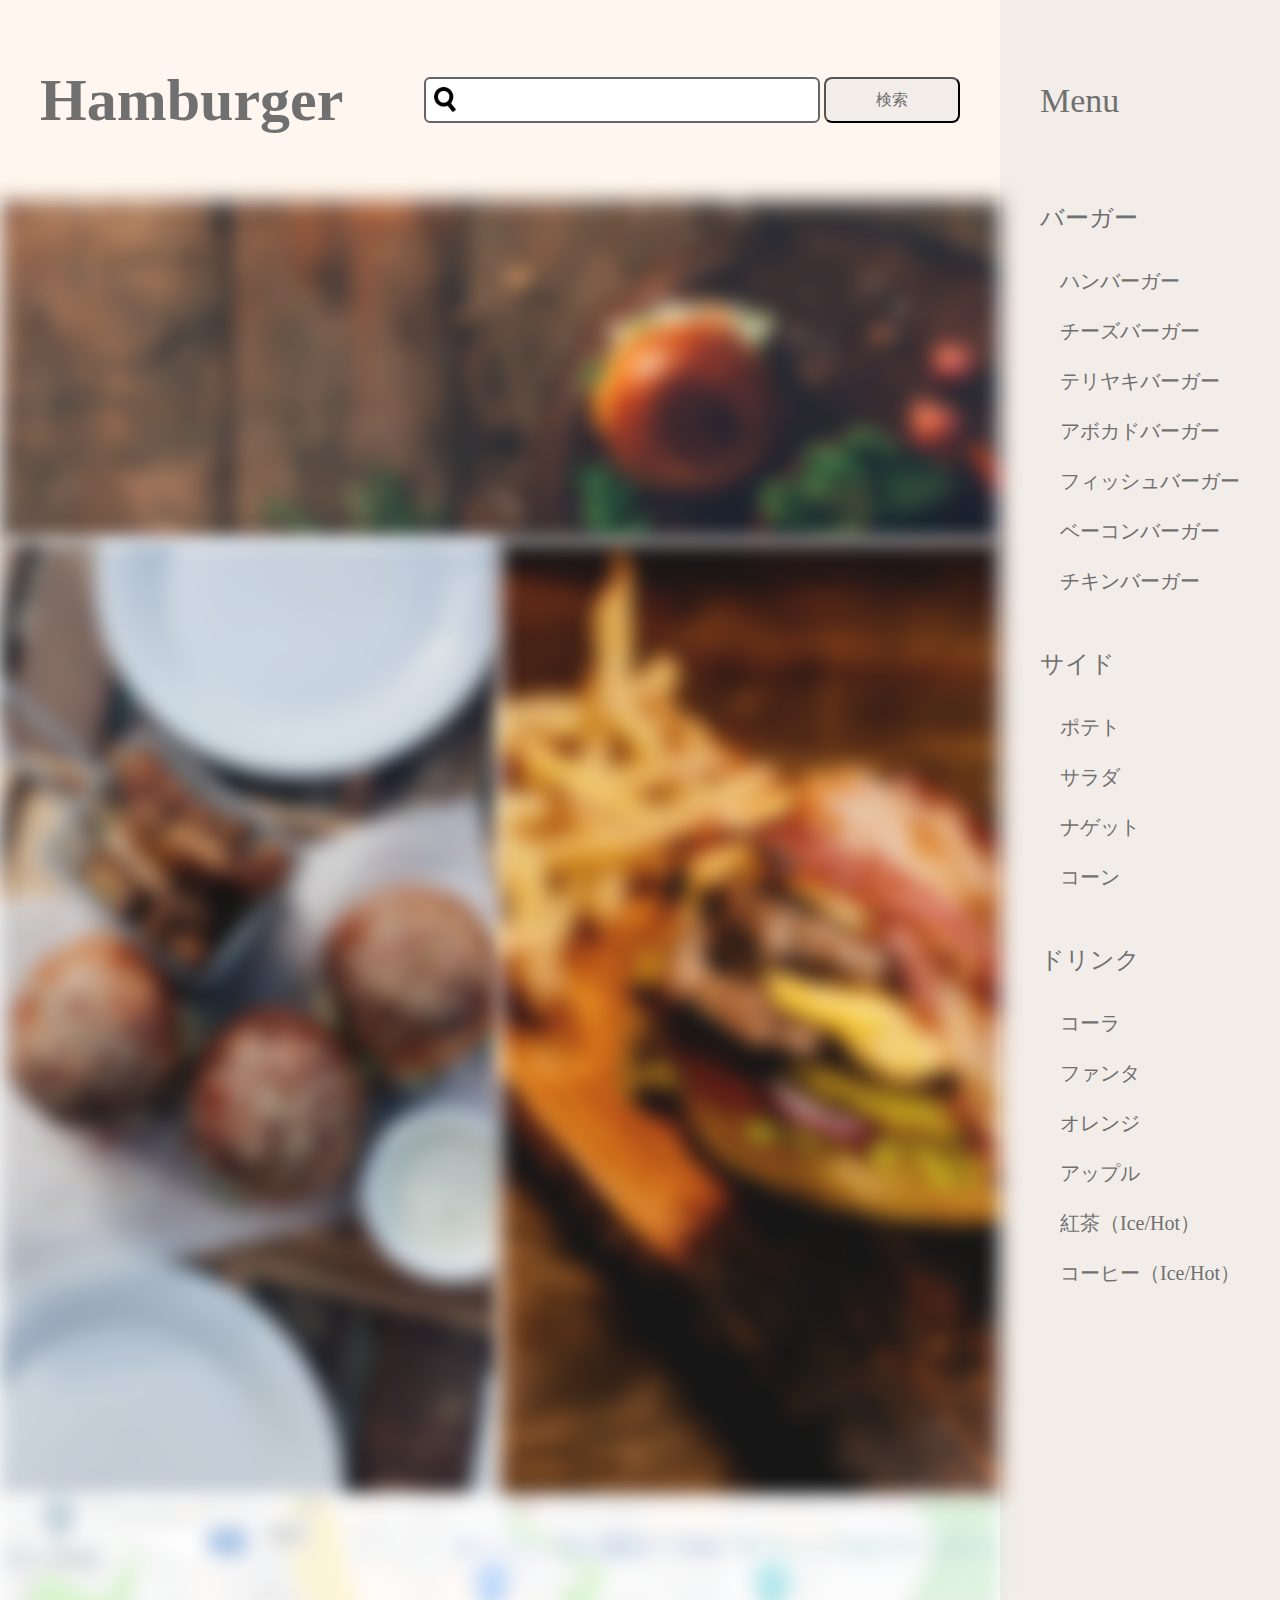
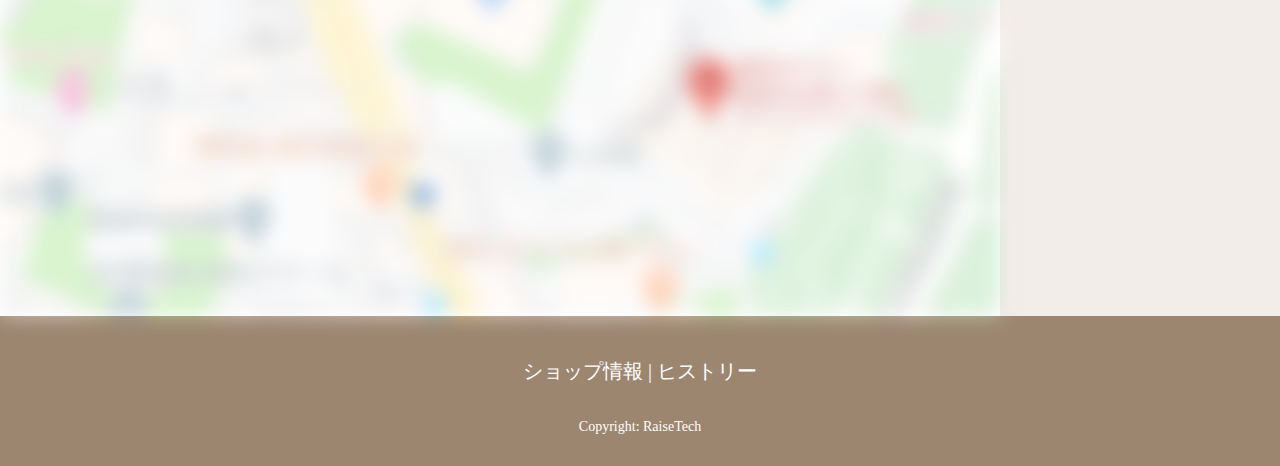
==== index.html @ 0415b254 "途中経過" ====
<!DOCTYPE html>
<html lang="ja">
<head>
    <meta charset="UTF-8">
    <meta name="viewport" content="width=device-width, initial-scale=1.0">
    <link rel="stylesheet" href="scss/style.css">
    <title>Hamburger Site</title>
</head>
<body>
    <header class="header__balance">
        <div class="header__balance__name">
            <h1>Hamburger</h1>
        </div>
        <div class="header__balance__search">
            <form onsubmit="return goSearch()" class="sample2Area">
                <input type="text" class="sample2Text header__balance__search__box">
                <input id="sbtn1" class="header__balance__search__button" type="submit" value="検索">
            </form>
        </div>
    </header>
    <main>
        <section class="menu">
            <div class="menu__banner-img">
                <img src="img/banner.png">
            </div>
            <div class="menu__select">
                <div class="menu__select__b-img">
                    <img src="img/ham1.png">
                </div>
                <div class="menu__select__b-img">
                    <img src="img/ham2.png">
                </div>
            </div>
        </section>
        <section class="group2">
            <div class="store-map">
                <div class="store-map_base">
                    <img src="img/map.png">
                </div>
            </div>
        </section>
    </main>
        <nav class="side">
            <ul class="side__menu">
                <div class="side__menu__title">
                    <p>Menu</p>
                </div>
                <div class="side__menu__sub">
                    <p>バーガー</p>
                </div>
                <li class="side__menu__list">
                    <ul class="side__menu__list__s-menu">
                        <li>ハンバーガー</li>
                        <li>チーズバーガー</li>
                        <li>テリヤキバーガー</li>
                        <li>アボカドバーガー</li>
                        <li>フィッシュバーガー</li>
                        <li>ベーコンバーガー</li>
                        <li>チキンバーガー</li>
                    </ul>
                </li>
                <div class="side__menu__sub">
                    <p>サイド</p>
                </div>
                <li class="side__menu__list">
                    <ul class="side__menu__list__s-menu">
                        <li>ポテト</li>
                        <li>サラダ</li>
                        <li>ナゲット</li>
                        <li>コーン</li>
                    </ul>
                </li>
                <div class="side__menu__sub">
                    <p>ドリンク</p>
                </div>
                <li class="side__menu__list">
                    <ul class="side__menu__list__s-menu">
                        <li>コーラ</li>
                        <li>ファンタ</li>
                        <li>オレンジ</li>
                        <li>アップル</li>
                        <li>紅茶（Ice/Hot）</li>
                        <li>コーヒー（Ice/Hot）</li>
                    </ul>
                </li>
            </ul>
        </nav>
    <footer>
        <div class="foot">
            <div class="foot__info">
                <p>ショップ情報 | ヒストリー</p>
            </div>
            <div class="foot__info-sub">
                <p>Copyright: RaiseTech</p>
            </div>
        </div>
    </footer>
</body>
</html>
---- scss/style.css ----
@charset "UTF-8";
/* scssファイルインポート */
/* ---------------------------------------------------------------------------- */
/* foundation
/* ---------------------------------------------------------------------------- */
/* Box sizing rules */
*,
*::before,
*::after {
  -webkit-box-sizing: border-box;
          box-sizing: border-box;
}

/* Remove default padding */
ul[class],
ol[class] {
  padding: 0;
}

/* Remove default margin */
body,
h1,
h2,
h3,
h4,
h5,
h6,
p,
ul[class],
ol[class],
figure,
blockquote,
dl,
dd {
  margin: 0;
}

/* Set core root defaults */
html {
  scroll-behavior: smooth;
}

/* Set core body defaults */
body {
  min-height: 100vh;
  text-rendering: optimizeSpeed;
  line-height: 1.5;
}

/* Remove list styles on ul, ol elements with a class attribute */
ul[class],
ol[class] {
  list-style: none;
}

/* A elements that don't have a class get default styles */
a:not([class]) {
  text-decoration-skip-ink: auto;
}

/* Make images easier to work with */
img,
picture {
  max-width: 100%;
  display: block;
}

/* Natural flow and rhythm in articles by default */
article > * + * {
  margin-top: 1em;
}

/* Inherit fonts for inputs and buttons */
input,
button,
textarea,
select {
  font: inherit;
}

/* Blur images when they have no alt attribute */
img:not([alt]) {
  -webkit-filter: blur(10px);
          filter: blur(10px);
}

/* Remove all animations and transitions for people that prefer not to see them */
@media (prefers-reduced-motion: reduce) {
  * {
    -webkit-animation-duration: 0.01ms !important;
            animation-duration: 0.01ms !important;
    -webkit-animation-iteration-count: 1 !important;
            animation-iteration-count: 1 !important;
    -webkit-transition-duration: 0.01ms !important;
            transition-duration: 0.01ms !important;
    scroll-behavior: auto !important;
  }
}

/* ---------------------------------------------------------------------------- */
/* layout
/* ---------------------------------------------------------------------------- */
/*           グリッドレイアウト           */
/*----------------------------------*/
body {
  display: -ms-grid;
  display: grid;
  margin: 0;
  min-height: 100vh;
  color: #707070;
  -ms-grid-rows: 200px 1fr 150px;
      grid-template-rows: 200px 1fr 150px;
  -ms-grid-columns: 1fr 280px;
      grid-template-columns: 1fr 280px;
      grid-template-areas: "header  nav " "main  nav" "footer  footer";
}

header {
  -ms-grid-row: 1;
  -ms-grid-column: 1;
  grid-area: header;
  background: #FFF7EF;
}

main {
  -ms-grid-row: 2;
  -ms-grid-column: 1;
  grid-area: main;
  background: #fff;
}

nav {
  -ms-grid-row: 1;
  -ms-grid-row-span: 2;
  -ms-grid-column: 2;
  grid-area: nav;
  background: #F2EDE9;
  -ms-grid-row: 1;
  -ms-grid-row-span: 3;
  grid-row: 1 / 4;
}

footer {
  -ms-grid-row: 3;
  -ms-grid-column: 1;
  -ms-grid-column-span: 2;
  grid-area: footer;
  background: #9D8670;
}

/* ---------------------------------------------------------------------------- */
/* object -> component
/* ---------------------------------------------------------------------------- */
.sample2Text {
  width: 210px;
  /* inputの幅           */
  background-image: url(../../../img/megane.png);
  /* 背景画像：虫眼鏡(*1)*/
  background-repeat: no-repeat;
  /* 背景は繰り返さない  */
  background-position: 8px center;
  /* 背景の位置          */
  background-size: auto 60%;
  /* 背景のサイズ        */
  background-color: #fff;
  /* 背景色              */
  margin: 0 auto;
  /* サンプルは中央寄せ  */
  padding-left: 30px;
  /* 虫眼鏡分の左余白    */
  border: 2px solid #666;
  /* 枠線　幅,実践,色    */
  border-radius: 6px;
  /* 角丸                */
  color: #555;
  /* 文字色              */
  font-size: 18px;
  /* フォントサイズ      */
  letter-spacing: 0.1em;
  /* 文字間隔            */
  font-weight: bold;
  /* 太字                */
  outline: 0;
  /* 入力薄枠を非表示    */
}

.sample2Text:focus {
  background-color: #cfe7ff;
  /* フォーカス時背景色  */
}

.sample2Text::-ms-clear {
  display: none;
  /* ×を消す            */
}

/* ---------------------------------------------------------------------------- */
/* object -> project
/* ---------------------------------------------------------------------------- */
.header__balance {
  display: -webkit-box;
  display: -ms-flexbox;
  display: flex;
  -webkit-box-pack: justify;
      -ms-flex-pack: justify;
          justify-content: space-between;
  -webkit-box-align: center;
      -ms-flex-align: center;
          align-items: center;
  position: relative;
}

.header__balance__name {
  margin: 0 0 0 40px;
  font-size: 30px;
}

.header__balance__search {
  margin: 0 40px 0 0;
}

.header__balance__search__box {
  width: 396px;
  height: 46px;
}

.header__balance__search__button {
  width: 136px;
  height: 46px;
  background-color: #F2EDE9;
  color: #707070;
  border-radius: 8px;
}

.menu__banner-img {
  width: 100%;
}

.menu__select {
  display: -webkit-box;
  display: -ms-flexbox;
  display: flex;
  -ms-flex-pack: distribute;
      justify-content: space-around;
}

.menu__select__b-img {
  width: 500px;
  height: 100%;
}

.side__menu__title {
  display: -webkit-box;
  display: -ms-flexbox;
  display: flex;
  -webkit-box-pack: left;
      -ms-flex-pack: left;
          justify-content: left;
  -webkit-box-align: center;
      -ms-flex-align: center;
          align-items: center;
  height: 200px;
  margin: 0 0 0 40px;
  font-size: 34px;
}

.side__menu__sub {
  margin: 0 0 30px 40px;
  font-size: 24px;
}

.side__menu__list {
  margin: 0 0 50px 60px;
  font-size: 20px;
}

.side__menu__list__s-menu li {
  margin: 0 0 20px 0px;
}

.foot {
  color: white;
}

.foot__info {
  font-size: 20px;
  display: -webkit-box;
  display: -ms-flexbox;
  display: flex;
  -webkit-box-pack: center;
      -ms-flex-pack: center;
          justify-content: center;
  -webkit-box-align: center;
      -ms-flex-align: center;
          align-items: center;
  margin: 40px 0 30px 0;
}

.foot__info-sub {
  font-size: 14px;
  display: -webkit-box;
  display: -ms-flexbox;
  display: flex;
  -webkit-box-pack: center;
      -ms-flex-pack: center;
          justify-content: center;
  -webkit-box-align: center;
      -ms-flex-align: center;
          align-items: center;
}
/*# sourceMappingURL=style.css.map */
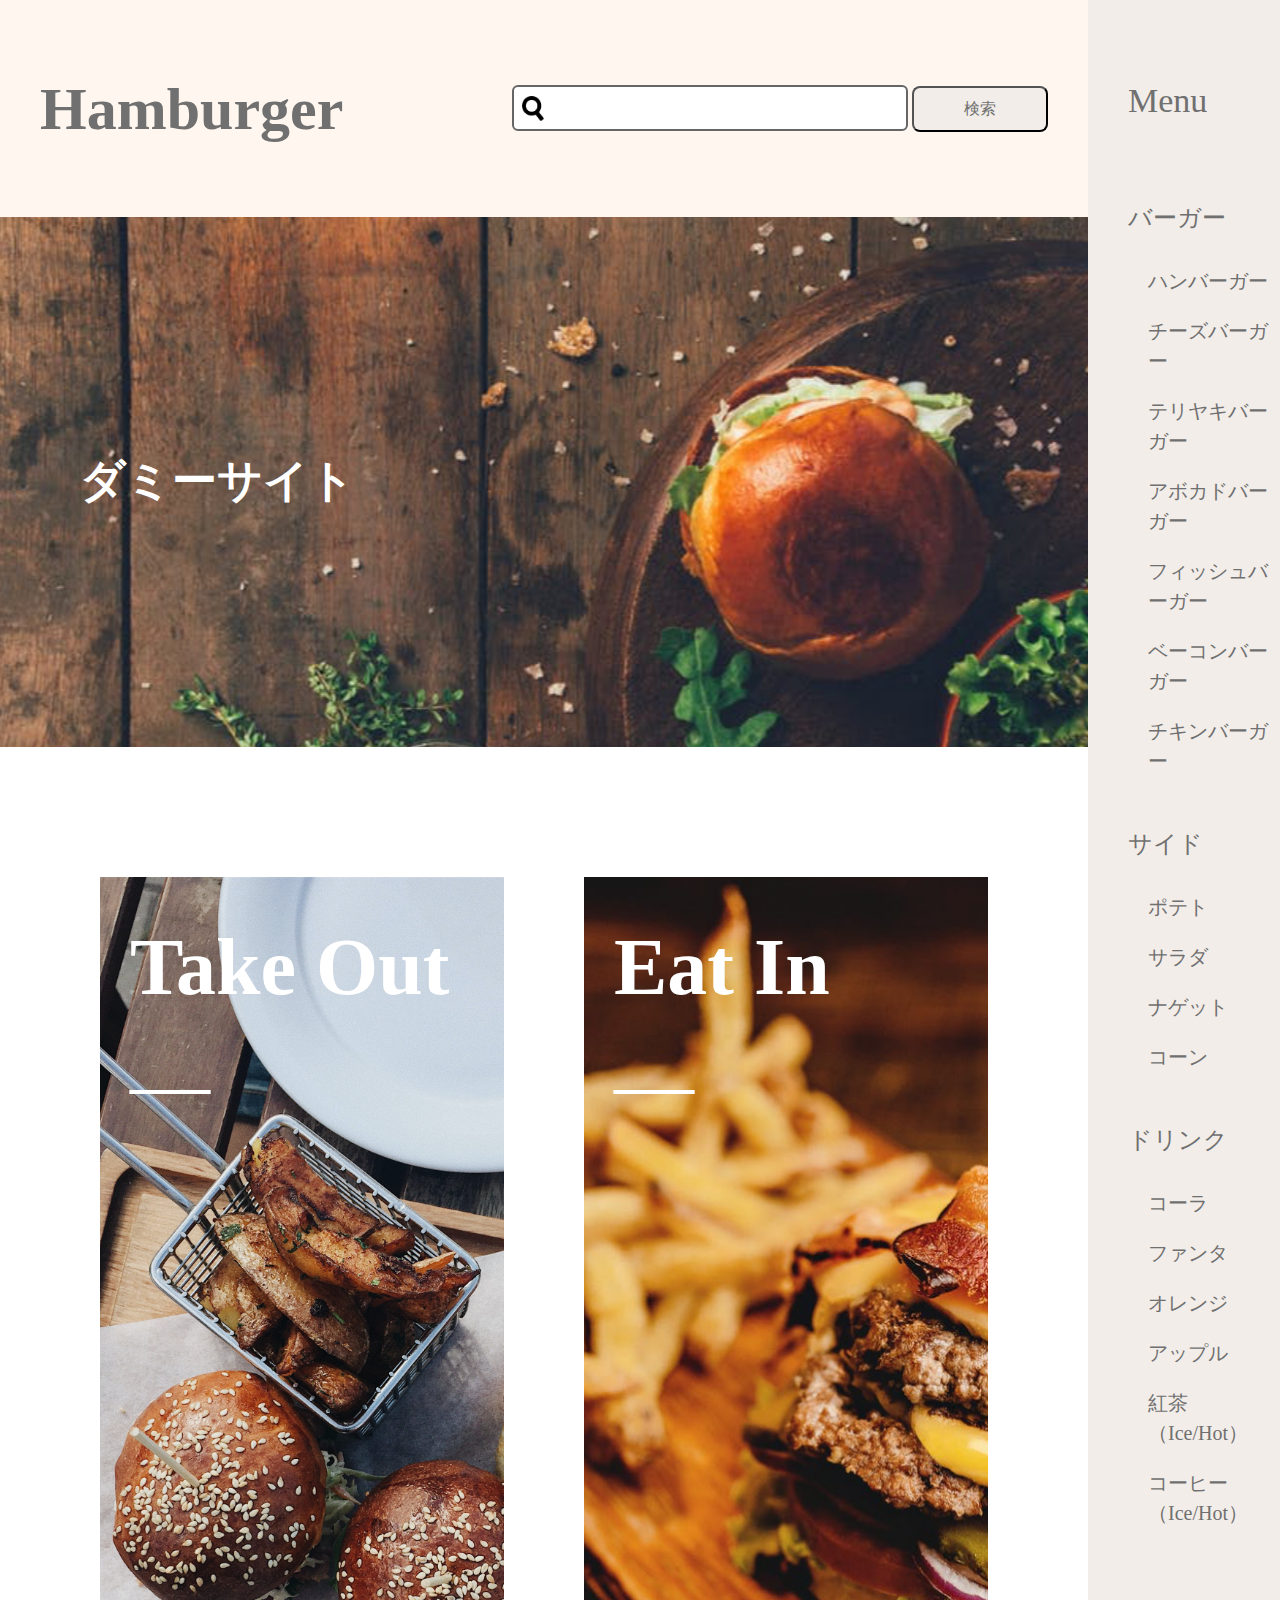
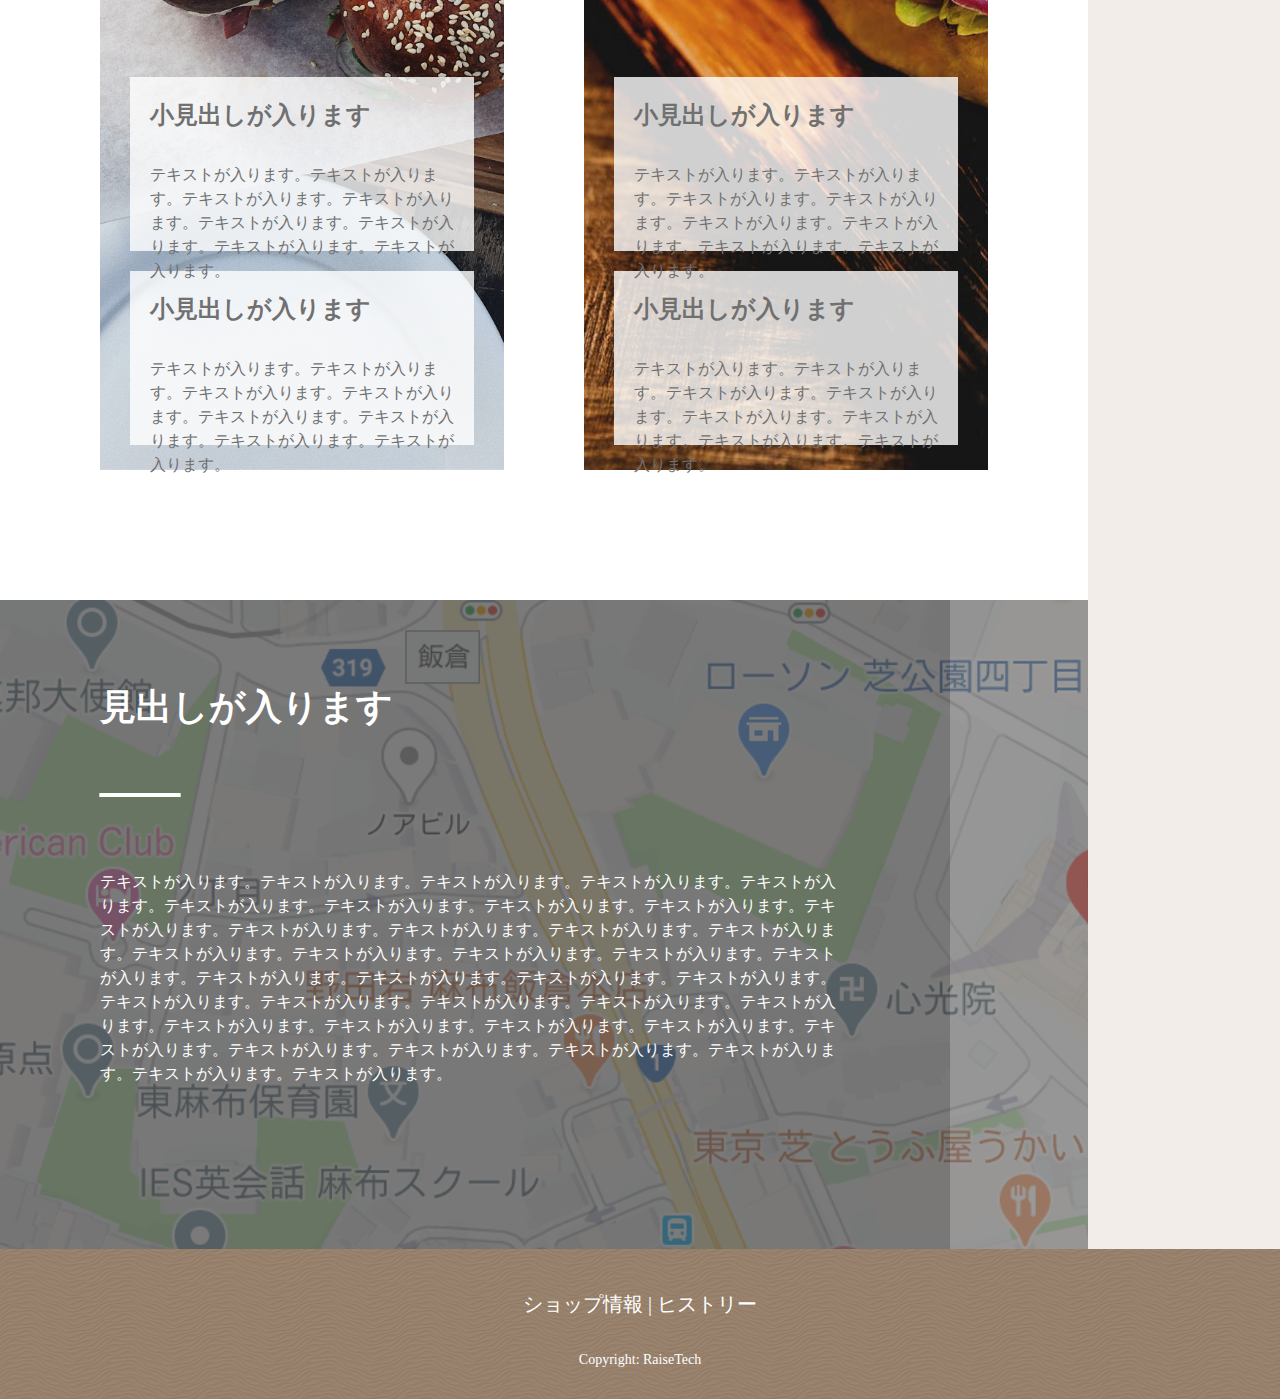
==== commit 5463c9ca: "トップ完成" ====
--- a/index.html
+++ b/index.html
@@ -21,21 +21,45 @@
     <main>
         <section class="menu">
             <div class="menu__banner-img">
-                <img src="img/banner.png">
+                <h2>ダミーサイト</h2>
             </div>
-            <div class="menu__select">
-                <div class="menu__select__b-img">
-                    <img src="img/ham1.png">
-                </div>
-                <div class="menu__select__b-img">
-                    <img src="img/ham2.png">
-                </div>
+            <ul class="menu__select">
+                <li class="menu__select__b-img1">
+                    <h3>Take Out</h3>
+                    <span>__</span>
+                    <div class="menu__select__b-img1__box">
+                        <div class="menu__select__b-img1__box__detail">
+                            <h4>小見出しが入ります</h4>
+                            <p>テキストが入ります。テキストが入ります。テキストが入ります。テキストが入ります。テキストが入ります。テキストが入ります。テキストが入ります。テキストが入ります。</p>
+                        </div>
+                        <div class="menu__select__b-img1__box__detail">
+                            <h4>小見出しが入ります</h4>
+                            <p>テキストが入ります。テキストが入ります。テキストが入ります。テキストが入ります。テキストが入ります。テキストが入ります。テキストが入ります。テキストが入ります。</p>
+                        </div>
+                    </div>
+                </li>
+                <li class="menu__select__b-img2">
+                    <h3>Eat In </h3>
+                    <span>__</span>
+                    <div class="menu__select__b-img2__box">
+                        <div class="menu__select__b-img2__box__detail">
+                            <h4>小見出しが入ります</h4>
+                            <p>テキストが入ります。テキストが入ります。テキストが入ります。テキストが入ります。テキストが入ります。テキストが入ります。テキストが入ります。テキストが入ります。</p>
+                        </div>
+                        <div class="menu__select__b-img2__box__detail">
+                            <h4>小見出しが入ります</h4>
+                            <p>テキストが入ります。テキストが入ります。テキストが入ります。テキストが入ります。テキストが入ります。テキストが入ります。テキストが入ります。テキストが入ります。</p>
+                        </div>
+                    </div>
+                </li>
             </div>
         </section>
-        <section class="group2">
-            <div class="store-map">
-                <div class="store-map_base">
-                    <img src="img/map.png">
+        <section class="googlemap">
+            <div class="googlemap__store">
+                <div class="googlemap__store__box">
+                    <h4>見出しが入ります</h4>
+                    <span>__</span>
+                    <p>テキストが入ります。テキストが入ります。テキストが入ります。テキストが入ります。テキストが入ります。テキストが入ります。テキストが入ります。テキストが入ります。テキストが入ります。テキストが入ります。テキストが入ります。テキストが入ります。テキストが入ります。テキストが入ります。テキストが入ります。テキストが入ります。テキストが入ります。テキストが入ります。テキストが入ります。テキストが入ります。テキストが入ります。テキストが入ります。テキストが入ります。テキストが入ります。テキストが入ります。テキストが入ります。テキストが入ります。テキストが入ります。テキストが入ります。テキストが入ります。テキストが入ります。テキストが入ります。テキストが入ります。テキストが入ります。テキストが入ります。テキストが入ります。テキストが入ります。テキストが入ります。テキストが入ります。</p>
                 </div>
             </div>
         </section>
--- a/scss/style.css
+++ b/scss/style.css
@@ -79,11 +79,6 @@
 }
 
 /* Blur images when they have no alt attribute */
-img:not([alt]) {
-  -webkit-filter: blur(10px);
-          filter: blur(10px);
-}
-
 /* Remove all animations and transitions for people that prefer not to see them */
 @media (prefers-reduced-motion: reduce) {
   * {
@@ -108,10 +103,10 @@
   margin: 0;
   min-height: 100vh;
   color: #707070;
-  -ms-grid-rows: 200px 1fr 150px;
-      grid-template-rows: 200px 1fr 150px;
-  -ms-grid-columns: 1fr 280px;
-      grid-template-columns: 1fr 280px;
+  -ms-grid-rows: 217px 1fr 150px;
+      grid-template-rows: 217px 1fr 150px;
+  -ms-grid-columns: 1fr 15%;
+      grid-template-columns: 1fr 15%;
       grid-template-areas: "header  nav " "main  nav" "footer  footer";
 }
 
@@ -145,7 +140,6 @@
   -ms-grid-column: 1;
   -ms-grid-column-span: 2;
   grid-area: footer;
-  background: #9D8670;
 }
 
 /* ---------------------------------------------------------------------------- */
@@ -233,7 +227,26 @@
 }
 
 .menu__banner-img {
-  width: 100%;
+  background-image: url(/img/banner.png);
+  background-size: cover;
+  background-position: center;
+  height: 530px;
+}
+
+.menu__banner-img h2 {
+  display: -webkit-box;
+  display: -ms-flexbox;
+  display: flex;
+  -webkit-box-pack: left;
+      -ms-flex-pack: left;
+          justify-content: left;
+  -webkit-box-align: center;
+      -ms-flex-align: center;
+          align-items: center;
+  height: 100%;
+  color: #ffffff;
+  font-size: 2.8em;
+  padding-left: 80px;
 }
 
 .menu__select {
@@ -244,9 +257,149 @@
       justify-content: space-around;
 }
 
-.menu__select__b-img {
-  width: 500px;
+.menu__select h3 {
+  display: -webkit-box;
+  display: -ms-flexbox;
+  display: flex;
+  -webkit-box-pack: left;
+      -ms-flex-pack: left;
+          justify-content: left;
+  color: #ffffff;
+  font-size: 5rem;
+  padding: 30px 0 0 30px;
+}
+
+.menu__select span {
+  display: -webkit-box;
+  display: -ms-flexbox;
+  display: flex;
+  -webkit-box-pack: left;
+      -ms-flex-pack: left;
+          justify-content: left;
+  color: #ffffff;
+  font-size: 5rem;
+  margin-top: -30px;
+  padding-left: 30px;
+}
+
+.menu__select__b-img1 {
+  margin: 130px 40px 130px 100px;
+  position: relative;
+  background-image: url(/img/ham1.png);
+  background-size: cover;
+  width: 100%;
+  height: 1193px;
+}
+
+.menu__select__b-img1__box {
+  position: absolute;
+  top: 800px;
+}
+
+.menu__select__b-img1__box__detail {
+  height: 174px;
+  margin: 0 30px 20px 30px;
+  background-color: rgba(255, 255, 255, 0.8);
+}
+
+.menu__select__b-img1__box__detail h4 {
+  font-size: 1.5rem;
+  padding: 20px;
+}
+
+.menu__select__b-img1__box__detail p {
+  font-size: 1rem;
+  padding: 10px 20px 30px 20px;
+}
+
+.menu__select__b-img2 {
+  margin: 130px 100px 130px 40px;
+  position: relative;
+  background-image: url(/img/ham2.png);
+  background-size: cover;
+  width: 100%;
+  height: 1193px;
+}
+
+.menu__select__b-img2__box {
+  position: absolute;
+  top: 800px;
+}
+
+.menu__select__b-img2__box__detail {
+  height: 174px;
+  margin: 0 30px 20px 30px;
+  background-color: rgba(255, 255, 255, 0.8);
+}
+
+.menu__select__b-img2__box__detail h4 {
+  font-size: 1.5rem;
+  padding: 20px;
+}
+
+.menu__select__b-img2__box__detail p {
+  font-size: 1rem;
+  padding: 10px 20px 30px 20px;
+}
+
+.googlemap {
+  position: relative;
+}
+
+.googlemap__store {
+  background-image: url(/img/map.png);
+  background-size: cover;
+  height: 649px;
+}
+
+.googlemap__store__box {
+  position: relative;
+  width: 950px;
+  color: #ffffff;
   height: 100%;
+}
+
+.googlemap__store__box h4 {
+  position: absolute;
+  font-size: 2.25rem;
+  padding: 80px 0 0 100px;
+  z-index: 100;
+}
+
+.googlemap__store__box span {
+  position: absolute;
+  font-size: 5rem;
+  top: 100px;
+  left: 100px;
+  z-index: 100;
+}
+
+.googlemap__store__box p {
+  position: absolute;
+  font-size: 1rem;
+  top: 270px;
+  padding: 0 100px 0 100px;
+  z-index: 100;
+}
+
+.googlemap__store__box:after {
+  position: absolute;
+  content: '';
+  background-color: rgba(0, 0, 0, 0.2);
+  left: 0;
+  right: 0;
+  top: 0;
+  bottom: 0;
+}
+
+.googlemap__store:after {
+  position: absolute;
+  content: '';
+  background-color: rgba(0, 0, 0, 0.4);
+  left: 0;
+  right: 0;
+  top: 0;
+  bottom: 0;
 }
 
 .side__menu__title {
@@ -261,17 +414,17 @@
           align-items: center;
   height: 200px;
   margin: 0 0 0 40px;
-  font-size: 34px;
+  font-size: 2.125rem;
 }
 
 .side__menu__sub {
   margin: 0 0 30px 40px;
-  font-size: 24px;
+  font-size: 1.5rem;
 }
 
 .side__menu__list {
   margin: 0 0 50px 60px;
-  font-size: 20px;
+  font-size: 1.25rem;
 }
 
 .side__menu__list__s-menu li {
@@ -280,6 +433,10 @@
 
 .foot {
   color: white;
+  background-image: url(/img/brown.png);
+  background-size: cover;
+  height: 100%;
+  width: auto;
 }
 
 .foot__info {
@@ -293,7 +450,7 @@
   -webkit-box-align: center;
       -ms-flex-align: center;
           align-items: center;
-  margin: 40px 0 30px 0;
+  padding: 40px 0 30px 0;
 }
 
 .foot__info-sub {
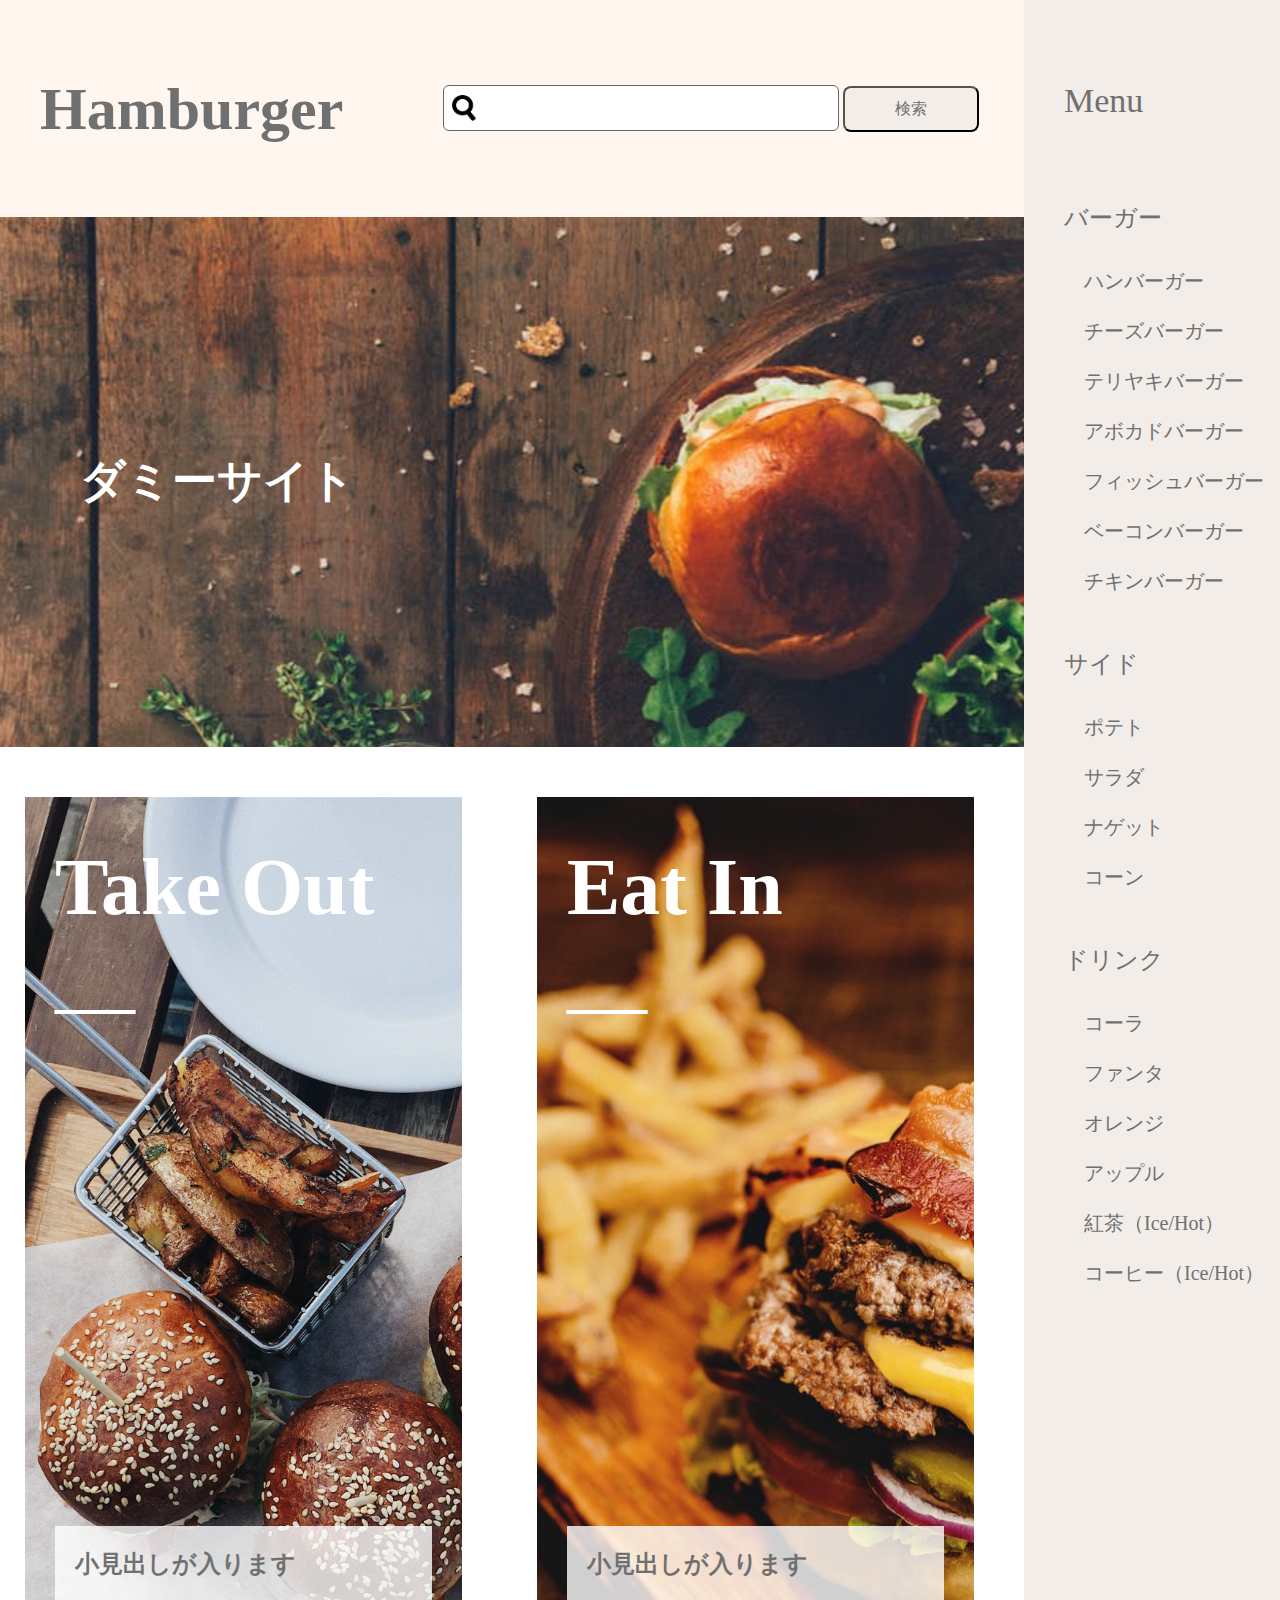
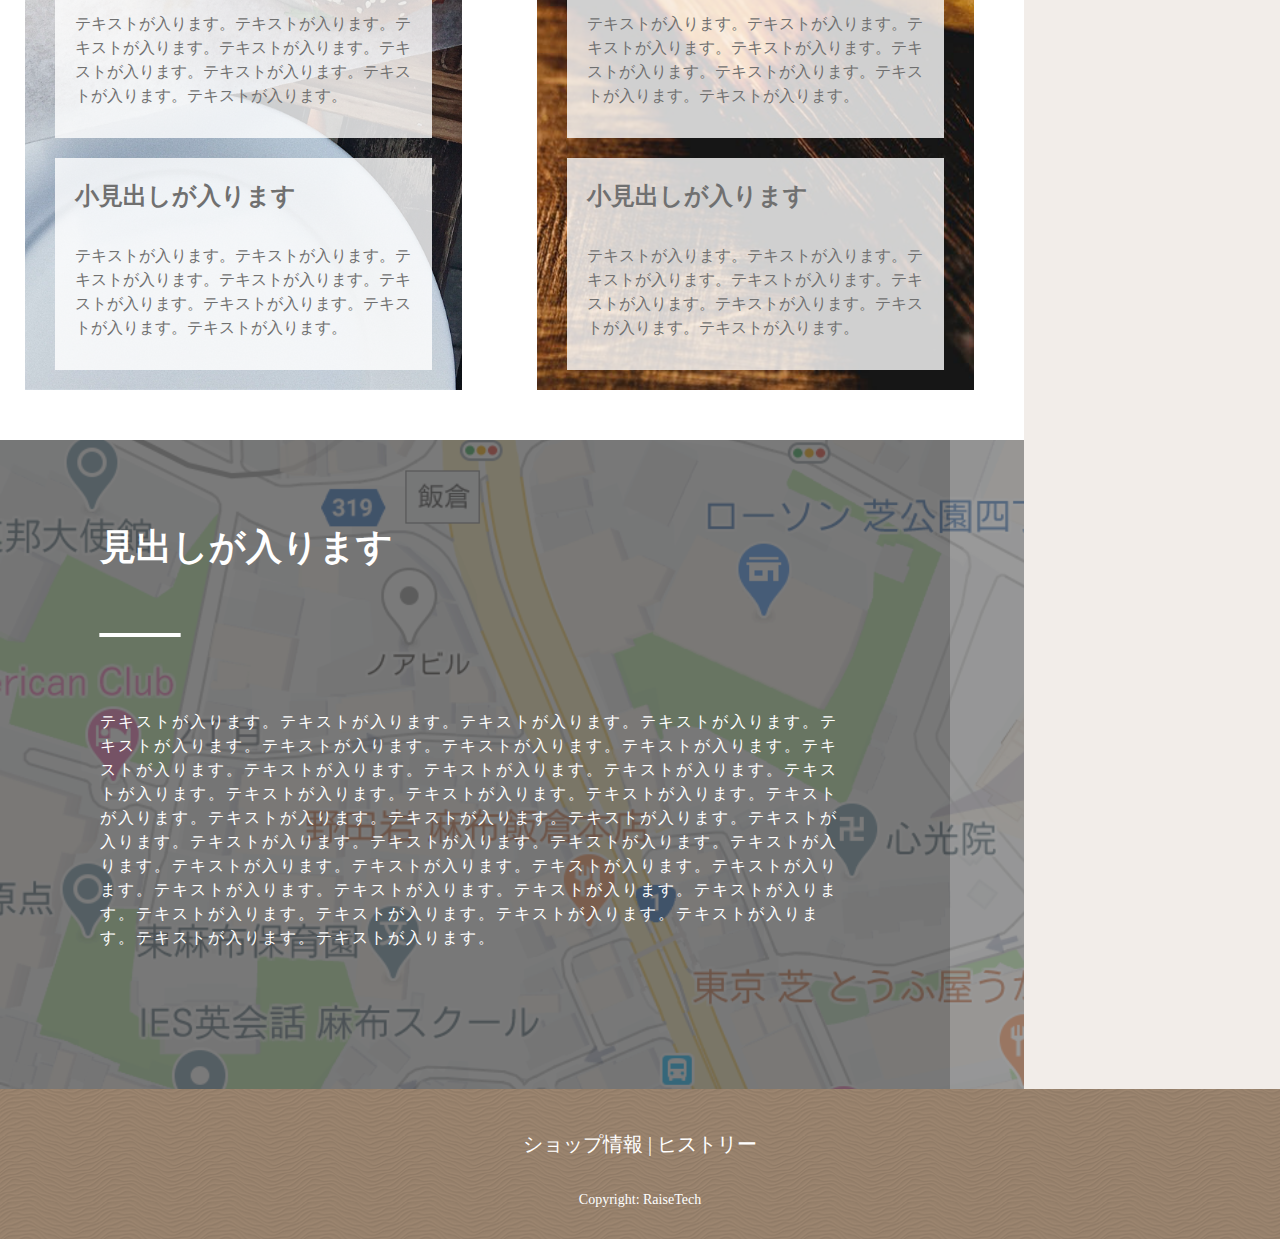
==== commit 774e85f2: "レスポンシブほぼ完成" ====
--- a/index.html
+++ b/index.html
@@ -1,13 +1,75 @@
+<!--     HTML     -->
 <!DOCTYPE html>
 <html lang="ja">
 <head>
     <meta charset="UTF-8">
     <meta name="viewport" content="width=device-width, initial-scale=1.0">
+    <title>Hamburger Site</title>
+<!--     CSS     -->
     <link rel="stylesheet" href="scss/style.css">
-    <title>Hamburger Site</title>
+<!--     JavaScript     -->
+    <script src="js/jquery.js"></script>
+    <script src="js/jquery-2.1.4.min.js"></script>
 </head>
+
+<!--     body     -->
 <body>
     <header class="header__balance">
+        <div id="nav-drawer">
+            <input id="nav-input" type="checkbox" class="nav-unshown">
+            <label id="nav-open" for="nav-input">Menu</label>
+            <label class="nav-unshown" id="nav-close" for="nav-input"></label>
+            <div id="nav-content">
+                <nav class="sideNav">
+                    <ul class="sideNav__menu">
+                        <div class="sideNav__menu__cancel">
+                            <p>✖️</p>
+                        </div>
+                        <div class="sideNav__menu__title">
+                            <p>Menu</p>
+                        </div>
+                        <div class="sideNav__menu__sub">
+                            <p>バーガー</p>
+                        </div>
+                        <li class="sideNav__menu__list">
+                            <ul class="sideNav__menu__list__s-menu">
+                                <li>ハンバーガー</li>
+                                <li>チーズバーガー</li>
+                                <li>テリヤキバーガー</li>
+                                <li>アボカドバーガー</li>
+                                <li>フィッシュバーガー</li>
+                                <li>ベーコンバーガー</li>
+                                <li>チキンバーガー</li>
+                            </ul>
+                        </li>
+                        <div class="sideNav__menu__sub">
+                            <p>サイド</p>
+                        </div>
+                        <li class="sideNav__menu__list">
+                            <ul class="sideNav__menu__list__s-menu">
+                                <li>ポテト</li>
+                                <li>サラダ</li>
+                                <li>ナゲット</li>
+                                <li>コーン</li>
+                            </ul>
+                        </li>
+                        <div class="sideNav__menu__sub">
+                            <p>ドリンク</p>
+                        </div>
+                        <li class="sideNav__menu__list">
+                            <ul class="sideNav__menu__list__s-menu">
+                                <li>コーラ</li>
+                                <li>ファンタ</li>
+                                <li>オレンジ</li>
+                                <li>アップル</li>
+                                <li>紅茶（Ice/Hot）</li>
+                                <li>コーヒー（Ice/Hot）</li>
+                            </ul>
+                        </li>
+                    </ul>
+                </nav>
+            </div>
+        </div>
         <div class="header__balance__name">
             <h1>Hamburger</h1>
         </div>
--- a/scss/style.css
+++ b/scss/style.css
@@ -105,9 +105,16 @@
   color: #707070;
   -ms-grid-rows: 217px 1fr 150px;
       grid-template-rows: 217px 1fr 150px;
-  -ms-grid-columns: 1fr 15%;
-      grid-template-columns: 1fr 15%;
+  -ms-grid-columns: 1fr;
+      grid-template-columns: 1fr;
       grid-template-areas: "header  nav " "main  nav" "footer  footer";
+}
+
+@media (min-width: 1025px) {
+  body {
+    -ms-grid-columns: 1fr 20%;
+        grid-template-columns: 1fr 20%;
+  }
 }
 
 header {
@@ -124,15 +131,14 @@
   background: #fff;
 }
 
-nav {
-  -ms-grid-row: 1;
-  -ms-grid-row-span: 2;
-  -ms-grid-column: 2;
-  grid-area: nav;
-  background: #F2EDE9;
-  -ms-grid-row: 1;
-  -ms-grid-row-span: 3;
-  grid-row: 1 / 4;
+@media (min-width: 1025px) {
+  nav {
+    -ms-grid-row: 1;
+    -ms-grid-row-span: 2;
+    -ms-grid-column: 2;
+    grid-area: nav;
+    background: #F2EDE9;
+  }
 }
 
 footer {
@@ -148,7 +154,7 @@
 .sample2Text {
   width: 210px;
   /* inputの幅           */
-  background-image: url(../../../img/megane.png);
+  background-image: url(/img/megane.png);
   /* 背景画像：虫眼鏡(*1)*/
   background-repeat: no-repeat;
   /* 背景は繰り返さない  */
@@ -162,7 +168,7 @@
   /* サンプルは中央寄せ  */
   padding-left: 30px;
   /* 虫眼鏡分の左余白    */
-  border: 2px solid #666;
+  border: 1px solid #666;
   /* 枠線　幅,実践,色    */
   border-radius: 6px;
   /* 角丸                */
@@ -186,6 +192,102 @@
 .sample2Text::-ms-clear {
   display: none;
   /* ×を消す            */
+}
+
+@media (min-width: 1025px) {
+  #nav-drawer {
+    display: none;
+  }
+}
+
+#nav-drawer {
+  position: absolute;
+  top: 15px;
+  right: 40px;
+}
+
+@media (max-width: 576px) {
+  #nav-drawer {
+    top: 10px;
+    right: 15px;
+  }
+}
+
+/*チェックボックス等は非表示に*/
+.nav-unshown {
+  display: none;
+}
+
+/*アイコンのスペース*/
+#nav-open {
+  display: inline-block;
+  width: 88px;
+  height: 45px;
+  font-size: 34px;
+  font-weight: bold;
+  vertical-align: middle;
+}
+
+@media (max-width: 576px) {
+  #nav-open {
+    font-size: 26px;
+  }
+}
+
+/*ハンバーガーアイコンをCSSだけで表現*/
+/*閉じる用の薄黒カバー*/
+#nav-close {
+  display: none;
+  /*はじめは隠しておく*/
+  position: fixed;
+  z-index: 99;
+  top: 0;
+  /*全体に広がるように*/
+  left: 0;
+  width: 100%;
+  height: 100%;
+  background: black;
+  opacity: 0;
+  -webkit-transition: .3s ease-in-out;
+  transition: .3s ease-in-out;
+}
+
+/*中身*/
+#nav-content {
+  overflow: auto;
+  position: fixed;
+  top: 0;
+  right: 0;
+  z-index: 9999;
+  /*最前面に*/
+  width: 90%;
+  /*右側に隙間を作る（閉じるカバーを表示）*/
+  max-width: 330px;
+  /*最大幅（調整してください）*/
+  height: 100%;
+  background: #fff;
+  /*背景色*/
+  -webkit-transition: .3s ease-in-out;
+  transition: .3s ease-in-out;
+  /*滑らかに表示*/
+  -webkit-transform: translateX(-105%);
+  transform: translateX(105%);
+  /*右に隠しておく*/
+}
+
+/*チェックが入ったらもろもろ表示*/
+#nav-input:checked ~ #nav-close {
+  display: block;
+  /*カバーを表示*/
+  opacity: .5;
+}
+
+#nav-input:checked ~ #nav-content {
+  -webkit-transform: translateX(0%);
+  transform: translateX(0%);
+  /*中身を表示（右へスライド）*/
+  -webkit-box-shadow: 6px 0 25px rgba(0, 0, 0, 0.15);
+          box-shadow: 6px 0 25px rgba(0, 0, 0, 0.15);
 }
 
 /* ---------------------------------------------------------------------------- */
@@ -204,33 +306,111 @@
   position: relative;
 }
 
+@media (max-width: 1025px) {
+  .header__balance {
+    display: -webkit-box;
+    display: -ms-flexbox;
+    display: flex;
+    -webkit-box-orient: vertical;
+    -webkit-box-direction: normal;
+        -ms-flex-direction: column;
+            flex-direction: column;
+  }
+}
+
 .header__balance__name {
-  margin: 0 0 0 40px;
   font-size: 30px;
 }
 
+@media (max-width: 1025px) {
+  .header__balance__name {
+    padding-top: 40px;
+  }
+  .header__balance__name h1 {
+    font-size: 2.5rem;
+  }
+}
+
+@media (min-width: 768px) {
+  .header__balance__name {
+    margin: 0 0 0 40px;
+  }
+}
+
+@media (max-width: 415px) {
+  .header__balance__name {
+    padding-top: 55px;
+  }
+}
+
 .header__balance__search {
-  margin: 0 40px 0 0;
+  width: 100%;
+  text-align: center;
+}
+
+@media (max-width: 1025px) {
+  .header__balance__search {
+    padding-bottom: 40px;
+  }
+}
+
+@media (min-width: 768px) {
+  .header__balance__search {
+    margin: 0 40px 0 40px;
+    width: 546px;
+  }
 }
 
 .header__balance__search__box {
-  width: 396px;
+  width: 300px;
   height: 46px;
 }
 
+@media (min-width: 768px) {
+  .header__balance__search__box {
+    width: 396px;
+  }
+}
+
+@media (max-width: 415px) {
+  .header__balance__search__box {
+    width: 200px;
+    height: 35px;
+  }
+}
+
 .header__balance__search__button {
-  width: 136px;
+  width: 100px;
   height: 46px;
   background-color: #F2EDE9;
   color: #707070;
   border-radius: 8px;
 }
 
+@media (min-width: 768px) {
+  .header__balance__search__button {
+    width: 136px;
+  }
+}
+
+@media (max-width: 415px) {
+  .header__balance__search__button {
+    width: 80px;
+    height: 36px;
+  }
+}
+
 .menu__banner-img {
   background-image: url(/img/banner.png);
   background-size: cover;
   background-position: center;
-  height: 530px;
+  height: 285px;
+}
+
+@media (min-width: 1025px) {
+  .menu__banner-img {
+    height: 530px;
+  }
 }
 
 .menu__banner-img h2 {
@@ -245,8 +425,15 @@
           align-items: center;
   height: 100%;
   color: #ffffff;
-  font-size: 2.8em;
+  font-size: 2.8rem;
   padding-left: 80px;
+}
+
+@media (max-width: 576px) {
+  .menu__banner-img h2 {
+    font-size: 2.5rem;
+    padding-left: 40px;
+  }
 }
 
 .menu__select {
@@ -255,6 +442,15 @@
   display: flex;
   -ms-flex-pack: distribute;
       justify-content: space-around;
+}
+
+@media (max-width: 768px) {
+  .menu__select {
+    -webkit-box-orient: vertical;
+    -webkit-box-direction: normal;
+        -ms-flex-direction: column;
+            flex-direction: column;
+  }
 }
 
 .menu__select h3 {
@@ -265,8 +461,20 @@
       -ms-flex-pack: left;
           justify-content: left;
   color: #ffffff;
-  font-size: 5rem;
+  font-size: 3.5rem;
   padding: 30px 0 0 30px;
+}
+
+@media (min-width: 1025px) {
+  .menu__select h3 {
+    font-size: 5rem;
+  }
+}
+
+@media (max-width: 576px) {
+  .menu__select h3 {
+    font-size: 3rem;
+  }
 }
 
 .menu__select span {
@@ -282,24 +490,49 @@
   padding-left: 30px;
 }
 
+@media (max-width: 576px) {
+  .menu__select span {
+    display: none;
+  }
+}
+
 .menu__select__b-img1 {
-  margin: 130px 40px 130px 100px;
+  margin: 30px 30px 30px 30px;
   position: relative;
   background-image: url(/img/ham1.png);
   background-size: cover;
-  width: 100%;
-  height: 1193px;
+  min-height: 643px;
+}
+
+@media (min-width: 1025px) {
+  .menu__select__b-img1 {
+    margin: 130px 40px 130px 80px;
+  }
+}
+
+@media (min-width: 768px) {
+  .menu__select__b-img1 {
+    margin: 50px 50px 50px 25px;
+    height: 1193px;
+    width: 100%;
+  }
 }
 
 .menu__select__b-img1__box {
   position: absolute;
-  top: 800px;
+  bottom: 0;
 }
 
 .menu__select__b-img1__box__detail {
-  height: 174px;
+  min-height: 174px;
   margin: 0 30px 20px 30px;
   background-color: rgba(255, 255, 255, 0.8);
+}
+
+@media (max-width: 576px) {
+  .menu__select__b-img1__box__detail {
+    margin: 0 10px 20px 10px;
+  }
 }
 
 .menu__select__b-img1__box__detail h4 {
@@ -307,29 +540,60 @@
   padding: 20px;
 }
 
+@media (max-width: 576px) {
+  .menu__select__b-img1__box__detail h4 {
+    padding: 10px 10px 2px 10px;
+  }
+}
+
 .menu__select__b-img1__box__detail p {
   font-size: 1rem;
   padding: 10px 20px 30px 20px;
 }
 
+@media (max-width: 576px) {
+  .menu__select__b-img1__box__detail p {
+    padding: 0 10px 10px 10px;
+  }
+}
+
 .menu__select__b-img2 {
-  margin: 130px 100px 130px 40px;
+  margin: 30px 30px 30px 30px;
   position: relative;
   background-image: url(/img/ham2.png);
   background-size: cover;
-  width: 100%;
-  height: 1193px;
+  min-height: 643px;
+}
+
+@media (min-width: 1025px) {
+  .menu__select__b-img2 {
+    margin: 130px 80px 130px 40px;
+  }
+}
+
+@media (min-width: 768px) {
+  .menu__select__b-img2 {
+    margin: 50px 50px 50px 25px;
+    height: 1193px;
+    width: 100%;
+  }
 }
 
 .menu__select__b-img2__box {
   position: absolute;
-  top: 800px;
+  bottom: 0;
 }
 
 .menu__select__b-img2__box__detail {
-  height: 174px;
+  min-height: 174px;
   margin: 0 30px 20px 30px;
   background-color: rgba(255, 255, 255, 0.8);
+}
+
+@media (max-width: 576px) {
+  .menu__select__b-img2__box__detail {
+    margin: 0 10px 20px 10px;
+  }
 }
 
 .menu__select__b-img2__box__detail h4 {
@@ -337,11 +601,23 @@
   padding: 20px;
 }
 
+@media (max-width: 576px) {
+  .menu__select__b-img2__box__detail h4 {
+    padding: 10px 10px 2px 10px;
+  }
+}
+
 .menu__select__b-img2__box__detail p {
   font-size: 1rem;
   padding: 10px 20px 30px 20px;
 }
 
+@media (max-width: 576px) {
+  .menu__select__b-img2__box__detail p {
+    padding: 0 10px 10px 10px;
+  }
+}
+
 .googlemap {
   position: relative;
 }
@@ -349,7 +625,13 @@
 .googlemap__store {
   background-image: url(/img/map.png);
   background-size: cover;
-  height: 649px;
+  height: 691px;
+}
+
+@media (min-width: 576px) {
+  .googlemap__store {
+    height: 649px;
+  }
 }
 
 .googlemap__store__box {
@@ -359,27 +641,79 @@
   height: 100%;
 }
 
+@media (max-width: 1025px) {
+  .googlemap__store__box {
+    width: 100%;
+  }
+}
+
 .googlemap__store__box h4 {
   position: absolute;
   font-size: 2.25rem;
-  padding: 80px 0 0 100px;
+  padding: 60px 0 0 50px;
   z-index: 100;
+}
+
+@media (min-width: 576px) {
+  .googlemap__store__box h4 {
+    padding: 80px 0 0 100px;
+  }
 }
 
 .googlemap__store__box span {
   position: absolute;
   font-size: 5rem;
-  top: 100px;
-  left: 100px;
+  top: 50px;
+  left: 50px;
   z-index: 100;
+}
+
+@media (min-width: 576px) {
+  .googlemap__store__box span {
+    top: 100px;
+    left: 100px;
+  }
 }
 
 .googlemap__store__box p {
   position: absolute;
-  font-size: 1rem;
-  top: 270px;
-  padding: 0 100px 0 100px;
+  font-size: 0.9rem;
+  width: 400px;
+  letter-spacing: 2px;
   z-index: 100;
+}
+
+@media (max-width: 576px) {
+  .googlemap__store__box p {
+    top: 53%;
+    left: 51%;
+    transform: translate(-50%, -50%);
+    -webkit-transform: translate(-50%, -50%);
+    -ms-transform: translate(-50%, -50%);
+  }
+}
+
+@media (min-width: 576px) {
+  .googlemap__store__box p {
+    top: 270px;
+    font-size: 1rem;
+    width: 100%;
+    padding: 0 20px 0 20px;
+  }
+}
+
+@media (min-width: 768px) {
+  .googlemap__store__box p {
+    padding: 0 100px 0 100px;
+  }
+}
+
+@media (max-width: 415px) {
+  .googlemap__store__box p {
+    width: 300px;
+    top: 60%;
+    left: 52.5%;
+  }
 }
 
 .googlemap__store__box:after {
@@ -392,6 +726,12 @@
   bottom: 0;
 }
 
+@media (max-width: 576px) {
+  .googlemap__store__box:after {
+    height: 450px;
+  }
+}
+
 .googlemap__store:after {
   position: absolute;
   content: '';
@@ -402,33 +742,74 @@
   bottom: 0;
 }
 
-.side__menu__title {
-  display: -webkit-box;
-  display: -ms-flexbox;
-  display: flex;
-  -webkit-box-pack: left;
-      -ms-flex-pack: left;
-          justify-content: left;
-  -webkit-box-align: center;
-      -ms-flex-align: center;
-          align-items: center;
-  height: 200px;
-  margin: 0 0 0 40px;
-  font-size: 2.125rem;
-}
-
-.side__menu__sub {
-  margin: 0 0 30px 40px;
-  font-size: 1.5rem;
-}
-
-.side__menu__list {
-  margin: 0 0 50px 60px;
-  font-size: 1.25rem;
-}
-
-.side__menu__list__s-menu li {
-  margin: 0 0 20px 0px;
+.side {
+  background-color: #F2EDE9;
+}
+
+@media (max-width: 1025px) {
+  .side {
+    display: none;
+  }
+}
+
+@media (min-width: 1025px) {
+  .side__menu__title {
+    display: -webkit-box;
+    display: -ms-flexbox;
+    display: flex;
+    -webkit-box-pack: left;
+        -ms-flex-pack: left;
+            justify-content: left;
+    -webkit-box-align: center;
+        -ms-flex-align: center;
+            align-items: center;
+    height: 200px;
+    margin: 0 0 0 40px;
+    font-size: 2.125rem;
+  }
+  .side__menu__sub {
+    margin: 0 0 30px 40px;
+    font-size: 1.5rem;
+  }
+  .side__menu__list {
+    margin: 0 0 50px 60px;
+    font-size: 1.25rem;
+  }
+  .side__menu__list__s-menu li {
+    margin: 0 0 20px 0px;
+  }
+}
+
+.sideNav {
+  background-color: #F2EDE9;
+}
+
+@media (max-width: 1025px) {
+  .sideNav__menu__title {
+    display: -webkit-box;
+    display: -ms-flexbox;
+    display: flex;
+    -webkit-box-pack: left;
+        -ms-flex-pack: left;
+            justify-content: left;
+    -webkit-box-align: center;
+        -ms-flex-align: center;
+            align-items: center;
+    height: 200px;
+    margin: 0 0 0 40px;
+    font-size: 2.125rem;
+  }
+  .sideNav__menu__sub {
+    margin: 0 0 30px 40px;
+    font-size: 1.5rem;
+  }
+  .sideNav__menu__list {
+    margin: 0 0 50px 60px;
+    font-size: 1.25rem;
+  }
+  .sideNav__menu__list__s-menu li {
+    margin: 0 0 20px 0px;
+  }
 }
 
 .foot {
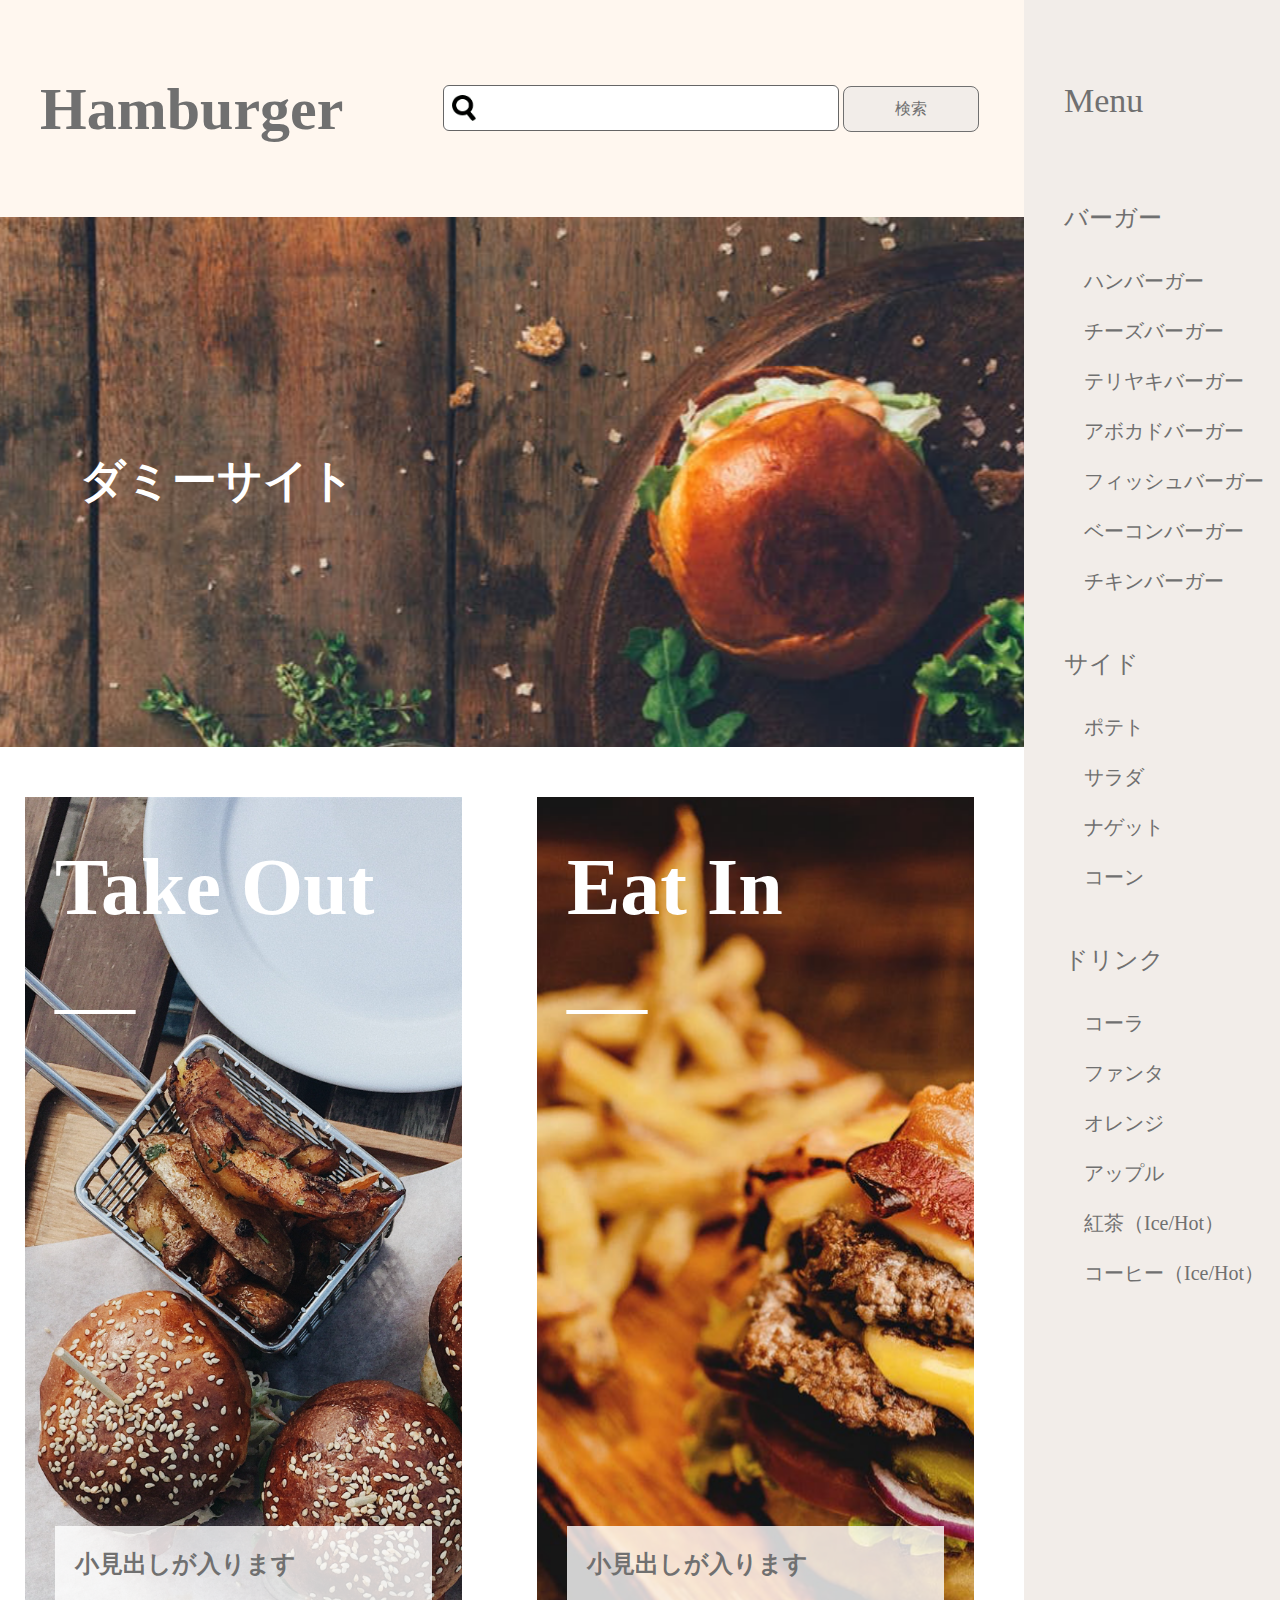
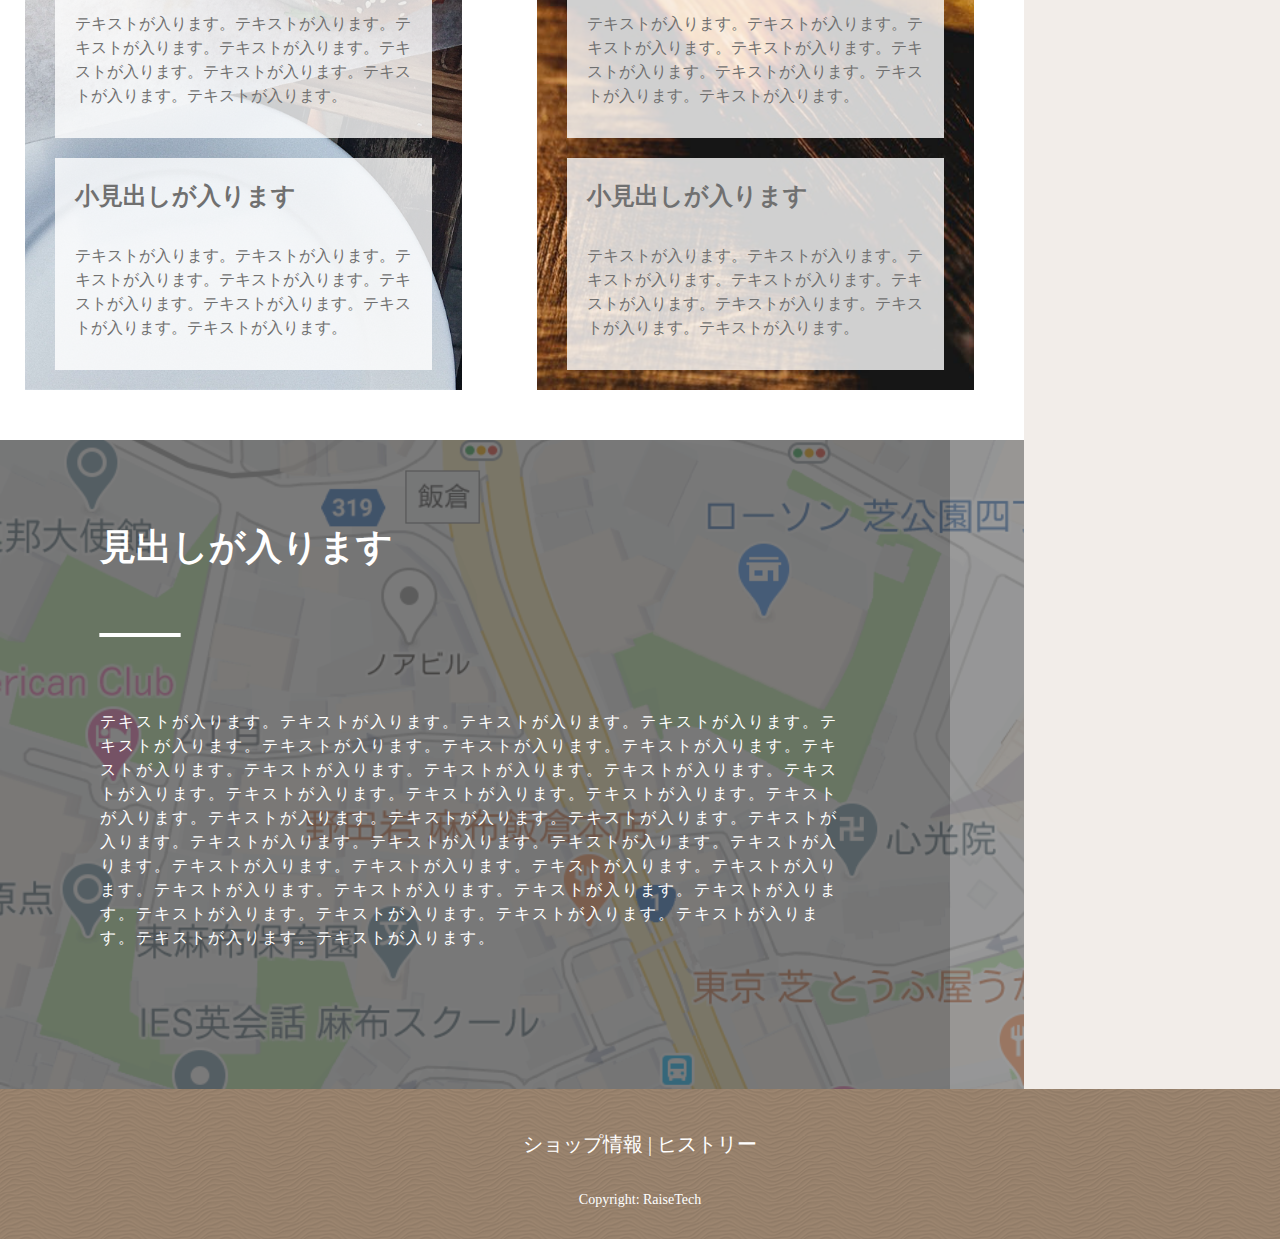
==== commit 9f69ab35: "トラッキングコード追加" ====
--- a/index.html
+++ b/index.html
@@ -2,6 +2,15 @@
 <!DOCTYPE html>
 <html lang="ja">
 <head>
+    <!-- Global site tag (gtag.js) - Google Analytics -->
+    <script async src="https://www.googletagmanager.com/gtag/js?id=UA-215943104-1"></script>
+    <script>
+        window.dataLayer = window.dataLayer || [];
+        function gtag(){dataLayer.push(arguments);}
+        gtag("js", new Date());
+
+        gtag("config", "UA-215943104-1");
+    </script>
     <meta charset="UTF-8">
     <meta name="viewport" content="width=device-width, initial-scale=1.0">
     <title>Hamburger Site</title>
@@ -23,10 +32,7 @@
                 <nav class="sideNav">
                     <ul class="sideNav__menu">
                         <div class="sideNav__menu__cancel">
-                            <p>✖️</p>
-                        </div>
-                        <div class="sideNav__menu__title">
-                            <p>Menu</p>
+                            <label id="nav-open" for="nav-input">✖️</label>
                         </div>
                         <div class="sideNav__menu__sub">
                             <p>バーガー</p>
--- a/scss/style.css
+++ b/scss/style.css
@@ -95,7 +95,7 @@
 /* ---------------------------------------------------------------------------- */
 /* layout
 /* ---------------------------------------------------------------------------- */
-/*           グリッドレイアウト           */
+/*           グリッドレイアウト        */
 /*----------------------------------*/
 body {
   display: -ms-grid;
@@ -254,6 +254,7 @@
 
 /*中身*/
 #nav-content {
+  background-color: #F2EDE9;
   overflow: auto;
   position: fixed;
   top: 0;
@@ -265,8 +266,6 @@
   max-width: 330px;
   /*最大幅（調整してください）*/
   height: 100%;
-  background: #fff;
-  /*背景色*/
   -webkit-transition: .3s ease-in-out;
   transition: .3s ease-in-out;
   /*滑らかに表示*/
@@ -384,6 +383,7 @@
   height: 46px;
   background-color: #F2EDE9;
   color: #707070;
+  border: 1px solid;
   border-radius: 8px;
 }
 
@@ -810,6 +810,13 @@
   .sideNav__menu__list__s-menu li {
     margin: 0 0 20px 0px;
   }
+  .sideNav__menu__cancel {
+    text-align: right;
+    margin: 25px 20px 150px 0;
+  }
+  .sideNav__menu__cancel label {
+    font-size: 2.3rem !important;
+  }
 }
 
 .foot {
@@ -846,4 +853,652 @@
       -ms-flex-align: center;
           align-items: center;
 }
+
+.archive {
+  position: relative;
+}
+
+.archive__banner-img {
+  background-image: url(/img/archive-top.png);
+  background-size: cover;
+  background-position: center;
+  height: 285px;
+}
+
+@media (min-width: 1025px) {
+  .archive__banner-img {
+    height: 239px;
+  }
+}
+
+.archive__banner-img__font h2 {
+  position: absolute;
+  display: -webkit-box;
+  display: -ms-flexbox;
+  display: flex;
+  -webkit-box-pack: left;
+      -ms-flex-pack: left;
+          justify-content: left;
+  -webkit-box-align: center;
+      -ms-flex-align: center;
+          align-items: center;
+  height: 100%;
+  color: #ffffff;
+  font-size: 2.8rem;
+  padding-left: 80px;
+  z-index: 110;
+}
+
+@media (max-width: 576px) {
+  .archive__banner-img__font h2 {
+    font-size: 2.25rem;
+    padding: 0 0 30px 40px;
+  }
+}
+
+.archive__banner-img__font h3 {
+  position: absolute;
+  display: -webkit-box;
+  display: -ms-flexbox;
+  display: flex;
+  -webkit-box-pack: left;
+      -ms-flex-pack: left;
+          justify-content: left;
+  -webkit-box-align: center;
+      -ms-flex-align: center;
+          align-items: center;
+  height: 100%;
+  color: #ffffff;
+  font-size: 1.2rem;
+  padding: 8px 0 0 240px;
+  z-index: 110;
+}
+
+@media (max-width: 576px) {
+  .archive__banner-img__font h3 {
+    font-size: 1rem;
+    padding: 50px 0 0 40px;
+  }
+}
+
+.archive__banner-img:after {
+  position: absolute;
+  content: '';
+  background-color: rgba(0, 0, 0, 0.55);
+  left: 0;
+  right: 0;
+  top: 0;
+  bottom: 0;
+  height: 100%;
+}
+
+.mainTable__sentence {
+  display: -webkit-box;
+  display: -ms-flexbox;
+  display: flex;
+  -webkit-box-pack: center;
+      -ms-flex-pack: center;
+          justify-content: center;
+  -webkit-box-align: center;
+      -ms-flex-align: center;
+          align-items: center;
+}
+
+.mainTable__sentence__detail {
+  margin: 50px 0px 50px 0px;
+  max-width: 1353px;
+}
+
+.mainTable__sentence__detail h3 {
+  margin-bottom: 30px;
+  font-size: 2.25rem;
+}
+
+@media (max-width: 576px) {
+  .mainTable__sentence__detail h3 {
+    font-size: 1.75rem;
+  }
+}
+
+.mainTable__sentence__detail p {
+  font-size: 1rem;
+}
+
+.mainTable__cbBox {
+  display: -webkit-box;
+  display: -ms-flexbox;
+  display: flex;
+  -webkit-box-pack: center;
+      -ms-flex-pack: center;
+          justify-content: center;
+  -webkit-box-align: center;
+      -ms-flex-align: center;
+          align-items: center;
+  margin-bottom: 30px;
+}
+
+.mainTable__cbBox__container {
+  display: -webkit-box;
+  display: -ms-flexbox;
+  display: flex;
+  width: 100%;
+  max-width: 1353px;
+}
+
+@media (max-width: 768px) {
+  .mainTable__cbBox__container {
+    -webkit-box-orient: vertical;
+    -webkit-box-direction: normal;
+        -ms-flex-direction: column;
+            flex-direction: column;
+  }
+}
+
+.mainTable__cbBox__container__left {
+  background-image: url(/img/cbBox.png);
+  background-size: cover;
+  background-position: center;
+  width: 100%;
+  max-width: 677px;
+  height: 471px;
+}
+
+@media (max-width: 415px) {
+  .mainTable__cbBox__container__left {
+    max-width: 336.11px;
+    height: 230.53px;
+  }
+}
+
+.mainTable__cbBox__container__right {
+  width: 100%;
+  max-width: 676px;
+  height: 471px;
+  background-color: #3C2B1C;
+  color: #fff;
+}
+
+@media (max-width: 415px) {
+  .mainTable__cbBox__container__right {
+    max-width: 336.11px;
+    height: 355px;
+  }
+}
+
+.mainTable__cbBox__container__right h3 {
+  margin: 40px 40px 0 40px;
+  font-size: 1.5rem;
+}
+
+@media (min-width: 1025px) {
+  .mainTable__cbBox__container__right h3 {
+    font-size: 1.7rem;
+  }
+}
+
+@media (min-width: 1452px) {
+  .mainTable__cbBox__container__right h3 {
+    font-size: 2.25rem;
+  }
+}
+
+@media (max-width: 415px) {
+  .mainTable__cbBox__container__right h3 {
+    font-size: 1.3rem;
+    margin: 30px 20px 0 20px;
+  }
+}
+
+.mainTable__cbBox__container__right h4 {
+  margin: 40px 40px 0 40px;
+  font-size: 1.25rem;
+}
+
+@media (min-width: 1025px) {
+  .mainTable__cbBox__container__right h4 {
+    font-size: 1.5rem;
+  }
+}
+
+@media (max-width: 415px) {
+  .mainTable__cbBox__container__right h4 {
+    font-size: 1rem;
+    margin: 20px 20px 0 20px;
+  }
+}
+
+.mainTable__cbBox__container__right p {
+  margin: 10px 40px 0 40px;
+  font-size: 1rem;
+  max-width: 509px;
+}
+
+@media (max-width: 415px) {
+  .mainTable__cbBox__container__right p {
+    font-size: 1rem;
+  }
+}
+
+@media (max-width: 415px) {
+  .mainTable__cbBox__container__right p {
+    font-size: 1rem;
+    margin: 20px 20px 0 20px;
+  }
+}
+
+.mainTable__cbBox__container__right__button {
+  text-align: center;
+  margin-top: 70px;
+}
+
+.mainTable__cbBox__container__right__button button {
+  width: 200px;
+  height: 55px;
+  border-radius: 40px 40px 40px 40px;
+}
+
+@media (min-width: 1025px) {
+  .mainTable__cbBox__container__right__button button {
+    width: 292px;
+    height: 76px;
+  }
+}
+
+@media (max-width: 415px) {
+  .mainTable__cbBox__container__right__button button {
+    width: 163px;
+    height: 42px;
+  }
+}
+
+.mainTable__cbBox__container__right__button__special-margin {
+  margin-top: 30px;
+}
+
+@media (min-width: 881px) {
+  .mainTable__cbBox__container__right__button__special-margin {
+    margin-top: 70px;
+  }
+}
+
+@media (max-width: 415px) {
+  .mainTable__cbBox__container__right__button__special-margin-s {
+    margin-top: 30px;
+  }
+}
+
+.pagenate {
+  display: -webkit-box;
+  display: -ms-flexbox;
+  display: flex;
+  -webkit-box-pack: center;
+      -ms-flex-pack: center;
+          justify-content: center;
+  -webkit-box-align: center;
+      -ms-flex-align: center;
+          align-items: center;
+  margin: 150px 70px 70px 70px;
+}
+
+.ar-margin {
+  margin: 0 20px 0 20px;
+}
+
+@media (min-width: 768px) {
+  .ar-margin {
+    margin: 0 50px 0 50px;
+  }
+}
+
+.sigle-position {
+  margin: 0 60px 0 60px;
+}
+
+@media (max-width: 576px) {
+  .sigle-position {
+    margin: 0 20px 0 20px;
+  }
+}
+
+.single__banner-img {
+  background-image: url(/img/cheese.png);
+  background-size: cover;
+  background-position: center;
+  height: 500px;
+}
+
+@media (min-width: 1025px) {
+  .single__banner-img {
+    height: 530px;
+  }
+}
+
+@media (max-width: 576px) {
+  .single__banner-img {
+    width: 100%;
+    height: 225px;
+  }
+}
+
+.single__banner-img h2 {
+  display: -webkit-box;
+  display: -ms-flexbox;
+  display: flex;
+  -webkit-box-pack: left;
+      -ms-flex-pack: left;
+          justify-content: left;
+  -webkit-box-align: center;
+      -ms-flex-align: center;
+          align-items: center;
+  height: 100%;
+  color: #ffffff;
+  font-size: 2.8rem;
+  padding-left: 60px;
+}
+
+@media (max-width: 576px) {
+  .single__banner-img h2 {
+    font-size: 2rem;
+    padding-left: 40px;
+  }
+}
+
+.single__banner-img2 {
+  background-image: url(/img/city.png);
+  background-size: cover;
+  background-position: center;
+}
+
+.contents__title__name {
+  margin: 50px 0 50px 0;
+}
+
+.note__box {
+  background-color: #F5F5F5;
+  width: 100%;
+  height: 100%;
+}
+
+.note__box__detail {
+  padding: 35px;
+}
+
+.images__top {
+  background-image: url(/img/sandBig.png);
+  background-size: cover;
+  background-position: center;
+  width: 100%;
+  height: 264px;
+  margin: 40px 0 0 0;
+}
+
+@media (min-width: 1025px) {
+  .images__top {
+    height: 500px;
+  }
+}
+
+@media (max-width: 576px) {
+  .images__top {
+    height: 124px;
+  }
+}
+
+.images__intro {
+  display: -webkit-box;
+  display: -ms-flexbox;
+  display: flex;
+  -webkit-box-pack: justify;
+      -ms-flex-pack: justify;
+          justify-content: space-between;
+  margin: 40px 0 300px 0;
+  height: 400px;
+}
+
+@media (min-width: 1025px) {
+  .images__intro {
+    height: 100%;
+  }
+}
+
+@media (min-width: 881px) {
+  .images__intro {
+    margin: 40px 0 0 0;
+  }
+}
+
+@media (max-width: 576px) {
+  .images__intro {
+    height: 170px;
+    overflow: hidden;
+    margin: 40px 0 40px 0;
+  }
+}
+
+.images__intro__pic {
+  background-image: url(/img/sandMiddle.png);
+  background-size: cover;
+  background-position: center;
+  width: 100%;
+  max-width: 306px;
+  height: 189px;
+}
+
+@media (min-width: 1025px) {
+  .images__intro__pic {
+    width: 100%;
+    max-width: 581px;
+    height: 358px;
+  }
+}
+
+@media (max-width: 576px) {
+  .images__intro__pic {
+    height: 130px;
+  }
+}
+
+.images__intro__box {
+  width: 100%;
+  height: 373px;
+}
+
+@media (min-width: 1025px) {
+  .images__intro__box {
+    width: 100%;
+    max-width: 800px;
+    height: 191px;
+  }
+}
+
+.images__intro__box__up {
+  margin-left: 20px;
+}
+
+@media (min-width: 1025px) {
+  .images__intro__box__up {
+    margin-left: 40px;
+  }
+}
+
+.images__intro__box__down {
+  margin: 0 20px 40px 0;
+}
+
+@media (min-width: 1025px) {
+  .images__intro__box__down {
+    margin-right: 40px;
+  }
+}
+
+.images__middle {
+  display: -webkit-box;
+  display: -ms-flexbox;
+  display: flex;
+  -webkit-box-pack: center;
+      -ms-flex-pack: center;
+          justify-content: center;
+  -webkit-box-align: center;
+      -ms-flex-align: center;
+          align-items: center;
+  margin: 40px 0 200px 0;
+}
+
+@media (min-width: 1025px) {
+  .images__middle {
+    margin: 40px 0 0 0;
+  }
+}
+
+@media (max-width: 576px) {
+  .images__middle {
+    margin: 40px 0 -150px 0;
+  }
+}
+
+.images__middle__center {
+  background-image: url(/img/sandMiddle.png);
+  background-size: cover;
+  background-position: center;
+  width: 100%;
+  max-width: 581px;
+  height: 358px;
+}
+
+@media (max-width: 576px) {
+  .images__middle__center {
+    max-width: 260px;
+    height: 166px;
+  }
+}
+
+.images__table {
+  margin: 40px 0 0 0;
+  display: -ms-grid;
+  display: grid;
+  gap: 20px;
+  -ms-grid-columns: 1fr;
+      grid-template-columns: 1fr;
+}
+
+@media (max-width: 768px) {
+  .images__table {
+    margin: 200px 0 0 0;
+  }
+}
+
+@media (min-width: 768px) {
+  .images__table {
+    -ms-grid-columns: 1fr 1fr;
+        grid-template-columns: 1fr 1fr;
+  }
+}
+
+@media (min-width: 1025px) {
+  .images__table {
+    -ms-grid-columns: 1fr 1fr 1fr;
+        grid-template-columns: 1fr 1fr 1fr;
+  }
+}
+
+@media (max-width: 576px) {
+  .images__table {
+    width: 100%;
+    max-width: 335px;
+  }
+}
+
+.listMix {
+  margin: 40px 0 0 40px;
+}
+
+.margin-z {
+  margin: 20px;
+}
+
+.basicModel {
+  background-color: #F5F5F5;
+  margin: 50px 0 0 0;
+  padding: 30px;
+}
+
+@media (max-width: 576px) {
+  .basicModel {
+    width: 100%;
+    max-width: 335px;
+  }
+}
+
+.basicModel li {
+  list-style: none;
+}
+
+.tables {
+  margin: 50px 0 0 0;
+}
+
+@media (max-width: 576px) {
+  .tables {
+    width: 100%;
+    max-width: 335px;
+  }
+}
+
+.tables__box {
+  border-collapse: collapse;
+  width: 100%;
+}
+
+.tables__box__tr td {
+  padding: 0 0 0 20px;
+  height: 77px;
+}
+
+.tables__box__tr__tdLeft {
+  width: 32%;
+}
+
+.buttons {
+  margin: 50px 0 0 0;
+}
+
+.buttons__btn {
+  width: 429px;
+  height: 104px;
+  border-radius: 20px;
+  border: 1px solid;
+}
+
+@media (max-width: 576px) {
+  .buttons__btn {
+    width: 100%;
+    max-width: 335px;
+  }
+}
+
+.buttons__h5 {
+  margin: 50px 0 200px 0;
+}
+
+.adminTest__field h2 {
+  color: blue;
+}
+
+.adminTest__field p {
+  color: blue;
+}
+
+/* ---------------------------------------------------------------------------- */
+/* utility
+/* ---------------------------------------------------------------------------- */
+.fontSearch h3 {
+  padding: 8px 0 0 280px;
+}
+
+@media (max-width: 576px) {
+  .fontSearch h3 {
+    font-size: 1rem;
+    padding: 50px 0 0 40px;
+  }
+}
 /*# sourceMappingURL=style.css.map */